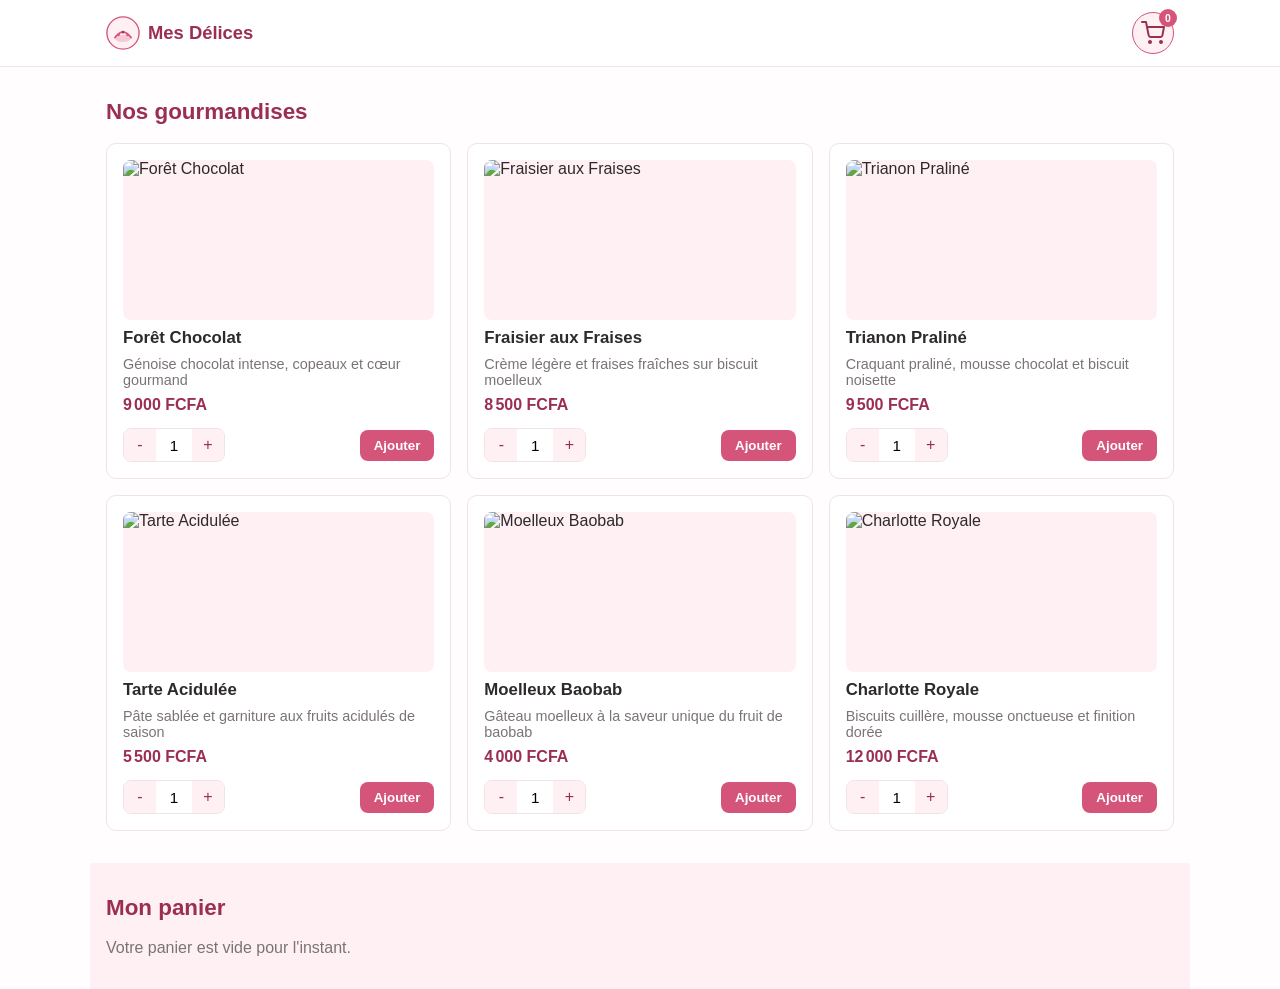
==== basique/index.html @ d065e55a "Add files via upload" ====
<!DOCTYPE html>
<html lang="fr">
<head>
<meta charset="UTF-8"/>
<meta name="viewport" content="width=device-width, initial-scale=1.0"/>
<title>Mes Délices</title>
<link rel="stylesheet" href="style.css"/>
</head>
<body>

<header class="top-bar">
  <div class="top-bar-inner">
    <div class="brand">
      <img src="logo.svg" alt="Mes Délices" class="brand-logo"/>
      <span class="brand-name">Mes Délices</span>
    </div>
    <button class="cart-btn" id="cartBtn" aria-label="Voir le panier">
      <svg viewBox="0 0 24 24" width="24" height="24" fill="none" stroke="currentColor" stroke-width="2" stroke-linecap="round" stroke-linejoin="round">
        <circle cx="9" cy="21" r="1"/><circle cx="20" cy="21" r="1"/>
        <path d="M1 1h4l2.68 13.39a2 2 0 0 0 2 1.61h9.72a2 2 0 0 0 2-1.61L23 6H6"/>
      </svg>
      <span class="cart-count" id="cartCount">0</span>
    </button>
  </div>
</header>

<main>

  <section class="products-section" id="produits">
    <h1 class="section-title">Nos gourmandises</h1>
    <div class="products-grid" id="productsGrid"></div>
  </section>

  <section class="cart-section" id="panier">
    <h2 class="section-title">Mon panier</h2>
    <div id="cartEmpty" class="cart-empty">Votre panier est vide pour l'instant.</div>
    <div id="cartList" class="cart-list"></div>
    <div class="cart-total-row" id="cartTotalRow" style="display:none;">
      <span>Total</span>
      <strong id="cartTotal">0 FCFA</strong>
    </div>
    <button class="btn-primary" id="validateCartBtn" style="display:none;">Valider mon panier</button>
  </section>

  <section class="order-section" id="commande" style="display:none;">
    <h2 class="section-title">Finaliser ma commande</h2>

    <form id="orderForm" class="order-form" novalidate>
      <div class="form-row">
        <div class="form-group">
          <label for="cmdNom">Nom <span>*</span></label>
          <input type="text" id="cmdNom" placeholder="Ex: Kouassi" required/>
        </div>
        <div class="form-group">
          <label for="cmdPrenoms">Prénoms <span>*</span></label>
          <input type="text" id="cmdPrenoms" placeholder="Ex: Aya Grace" required/>
        </div>
      </div>
      <div class="form-row">
        <div class="form-group">
          <label for="cmdEmail">Email <span>*</span></label>
          <input type="email" id="cmdEmail" placeholder="exemple@email.com" required/>
        </div>
        <div class="form-group">
          <label for="cmdTel">Téléphone <span>*</span></label>
          <input type="tel" id="cmdTel" placeholder="Ex: 0700000000" maxlength="10" inputmode="numeric" required oninput="this.value=this.value.replace(/[^0-9]/g,'').slice(0,10)"/>
        </div>
      </div>
      <div class="form-group">
        <label for="cmdAdresse">Adresse de livraison <span>*</span></label>
        <textarea id="cmdAdresse" rows="2" placeholder="Quartier, ville, indications..." required></textarea>
      </div>
      <div class="form-group">
        <label for="cmdDate">Date de livraison souhaitée</label>
        <input type="date" id="cmdDate"/>
      </div>

      <button type="submit" class="btn-primary">Confirmer ma commande</button>
    </form>

    <div id="orderConfirm" class="order-confirm" style="display:none;">
      <h3>Commande confirmée ✓</h3>
      <p>Merci <strong id="confirmClient"></strong>, votre commande a bien été enregistrée.</p>
      <p>Nous vous contactons au <strong id="confirmTel"></strong> pour organiser la livraison.</p>
    </div>

    <div id="orderToast" class="toast" style="display:none;"></div>
  </section>

</main>

<script src="script.js"></script>
</body>
</html>
---- basique/style.css ----
:root {
  --pink: #D4547A;
  --pink-dark: #9B2F52;
  --pink-light: #FFF0F3;
  --text: #2E2A2C;
  --text-light: #7A7378;
  --bg: #FFFDFD;
  --border: #EFE3E7;
  --radius: 10px;
}

* { box-sizing: border-box; }

body {
  margin: 0;
  font-family: -apple-system, BlinkMacSystemFont, "Segoe UI", Roboto, Arial, sans-serif;
  background: var(--bg);
  color: var(--text);
}

h1, h2, h3 { margin: 0; }

/* ---------- Bandeau ---------- */
.top-bar {
  position: sticky;
  top: 0;
  z-index: 10;
  background: #fff;
  border-bottom: 1px solid var(--border);
}
.top-bar-inner {
  max-width: 1100px;
  margin: 0 auto;
  padding: 12px 16px;
  display: flex;
  align-items: center;
  justify-content: space-between;
}
.brand { display: flex; align-items: center; gap: 8px; }
.brand-logo { width: 34px; height: 34px; }
.brand-name { font-size: 1.15rem; font-weight: 700; color: var(--pink-dark); }

.cart-btn {
  position: relative;
  background: var(--pink-light);
  border: 1px solid var(--pink);
  color: var(--pink-dark);
  border-radius: 50%;
  width: 42px;
  height: 42px;
  display: flex;
  align-items: center;
  justify-content: center;
  cursor: pointer;
}
.cart-count {
  position: absolute;
  top: -4px;
  right: -4px;
  background: var(--pink);
  color: #fff;
  font-size: 0.65rem;
  font-weight: 700;
  min-width: 18px;
  height: 18px;
  border-radius: 50%;
  display: flex;
  align-items: center;
  justify-content: center;
  padding: 0 3px;
}

/* ---------- Sections génériques ---------- */
section {
  max-width: 1100px;
  margin: 0 auto;
  padding: 32px 16px;
}
.section-title {
  font-size: 1.4rem;
  font-weight: 700;
  margin-bottom: 18px;
  color: var(--pink-dark);
}

/* ---------- Produits ---------- */
.products-grid {
  display: grid;
  grid-template-columns: 1fr;
  gap: 16px;
}
.product-card {
  background: #fff;
  border: 1px solid var(--border);
  border-radius: var(--radius);
  padding: 16px;
  display: flex;
  flex-direction: column;
  gap: 8px;
}
.product-image {
  width: 100%;
  height: 160px;
  object-fit: cover;
  border-radius: 8px;
  background: var(--pink-light);
}

.product-name { font-weight: 700; font-size: 1.05rem; }
.product-desc { color: var(--text-light); font-size: 0.9rem; }
.product-price { font-weight: 700; color: var(--pink-dark); }

.product-actions {
  display: flex;
  align-items: center;
  justify-content: space-between;
  gap: 10px;
  margin-top: 6px;
}
.qty-control {
  display: flex;
  align-items: center;
  border: 1px solid var(--border);
  border-radius: 8px;
  overflow: hidden;
}
.qty-control button {
  background: var(--pink-light);
  border: none;
  width: 32px;
  height: 32px;
  font-size: 1rem;
  cursor: pointer;
  color: var(--pink-dark);
}
.qty-control input {
  width: 36px;
  text-align: center;
  border: none;
  font-size: 0.95rem;
}
.add-btn {
  background: var(--pink);
  color: #fff;
  border: none;
  border-radius: 8px;
  padding: 8px 14px;
  font-weight: 600;
  cursor: pointer;
  white-space: nowrap;
}
.add-btn:active { background: var(--pink-dark); }

/* ---------- Panier ---------- */
.cart-section { background: var(--pink-light); }
.cart-empty { color: var(--text-light); }
.cart-list { display: flex; flex-direction: column; gap: 10px; }
.cart-item {
  background: #fff;
  border-radius: var(--radius);
  padding: 12px;
  display: flex;
  justify-content: space-between;
  align-items: center;
  gap: 10px;
}
.cart-item-info { font-size: 0.95rem; }
.cart-item-name { font-weight: 600; }
.cart-item-sub { color: var(--text-light); font-size: 0.85rem; }
.remove-btn {
  background: none;
  border: none;
  color: var(--pink-dark);
  font-size: 1.1rem;
  cursor: pointer;
  padding: 4px 8px;
}
.cart-total-row {
  display: flex;
  justify-content: space-between;
  font-size: 1.1rem;
  margin: 18px 0 14px;
  padding-top: 12px;
  border-top: 1px solid var(--border);
}

/* ---------- Formulaire commande ---------- */
.order-form { display: flex; flex-direction: column; gap: 14px; }
.form-row { display: flex; flex-direction: column; gap: 14px; }
.form-group { display: flex; flex-direction: column; gap: 6px; }
.form-group label { font-size: 0.85rem; font-weight: 600; }
.form-group label span { color: var(--pink); }
.form-group input,
.form-group textarea {
  border: 1px solid var(--border);
  border-radius: 8px;
  padding: 10px 12px;
  font-size: 0.95rem;
  font-family: inherit;
  background: var(--pink-light);
}
.form-group input:focus,
.form-group textarea:focus {
  outline: 2px solid var(--pink);
  outline-offset: 1px;
}

.btn-primary {
  background: var(--pink);
  color: #fff;
  border: none;
  border-radius: 8px;
  padding: 13px 20px;
  font-size: 1rem;
  font-weight: 700;
  cursor: pointer;
  width: 100%;
}
.btn-primary:active { background: var(--pink-dark); }

.order-confirm {
  background: var(--pink-light);
  border: 1px solid var(--pink);
  border-radius: var(--radius);
  padding: 18px;
  margin-top: 16px;
}
.order-confirm h3 { color: var(--pink-dark); margin-bottom: 8px; }

.toast {
  margin-top: 12px;
  background: var(--pink-dark);
  color: #fff;
  padding: 10px 14px;
  border-radius: 8px;
  font-size: 0.9rem;
}

/* ---------- Responsive : tablette / desktop ---------- */
@media (min-width: 640px) {
  .products-grid { grid-template-columns: 1fr 1fr; }
  .form-row { flex-direction: row; }
  .form-row .form-group { flex: 1; }
  .btn-primary { width: auto; }
}

@media (min-width: 960px) {
  .products-grid { grid-template-columns: repeat(3, 1fr); }
}
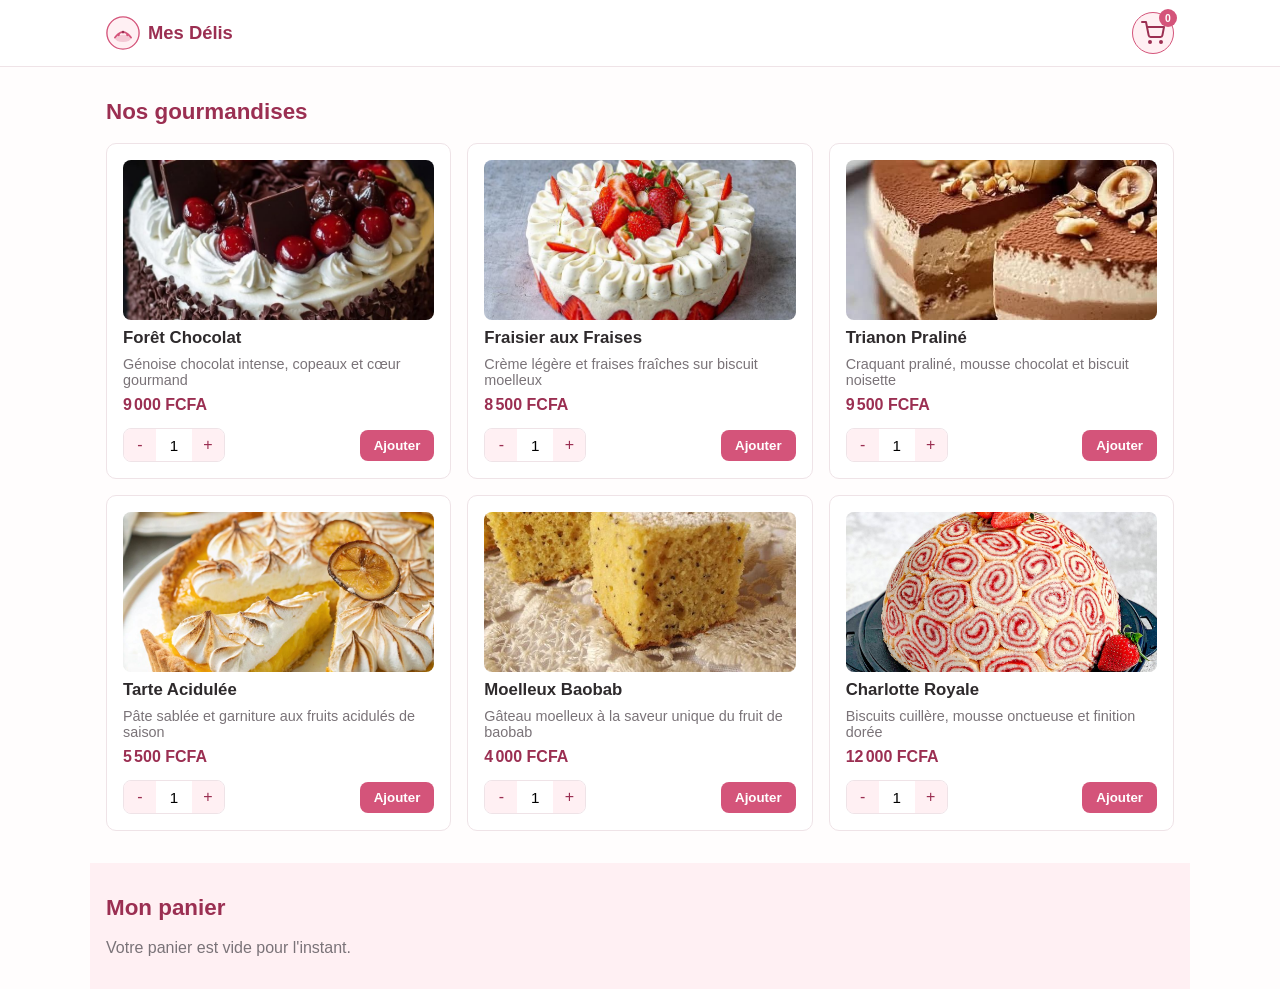
==== commit fdea9fc1: "update index.html" ====
--- a/basique/index.html
+++ b/basique/index.html
@@ -12,7 +12,7 @@
   <div class="top-bar-inner">
     <div class="brand">
       <img src="logo.svg" alt="Mes Délices" class="brand-logo"/>
-      <span class="brand-name">Mes Délices</span>
+      <span class="brand-name">Mes Délis</span>
     </div>
     <button class="cart-btn" id="cartBtn" aria-label="Voir le panier">
       <svg viewBox="0 0 24 24" width="24" height="24" fill="none" stroke="currentColor" stroke-width="2" stroke-linecap="round" stroke-linejoin="round">
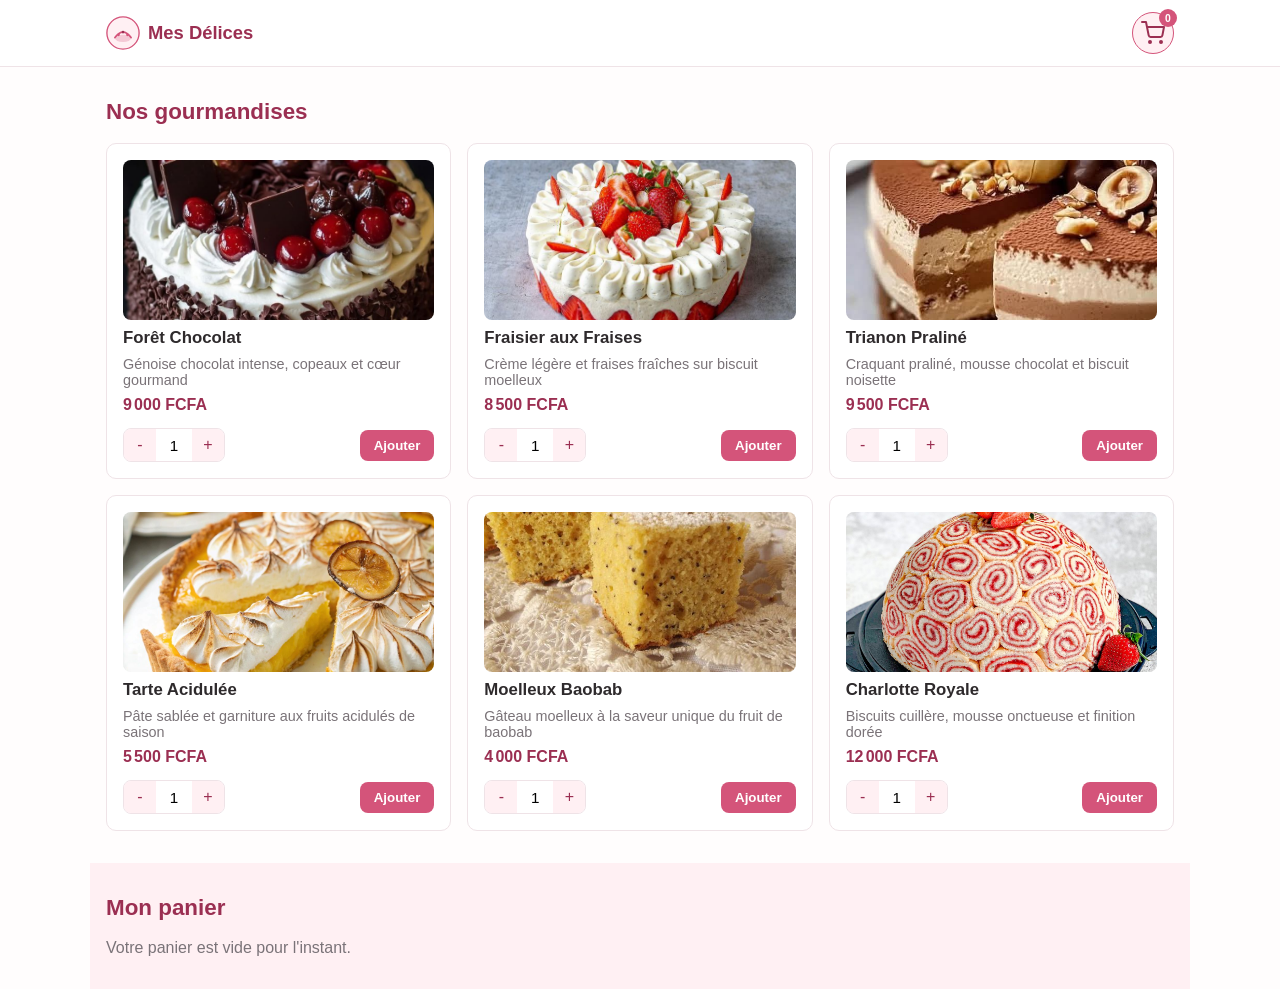
==== commit 7699f0d2: "update" ====
--- a/basique/index.html
+++ b/basique/index.html
@@ -12,7 +12,7 @@
   <div class="top-bar-inner">
     <div class="brand">
       <img src="logo.svg" alt="Mes Délices" class="brand-logo"/>
-      <span class="brand-name">Mes Délis</span>
+      <span class="brand-name">Mes Délices</span>
     </div>
     <button class="cart-btn" id="cartBtn" aria-label="Voir le panier">
       <svg viewBox="0 0 24 24" width="24" height="24" fill="none" stroke="currentColor" stroke-width="2" stroke-linecap="round" stroke-linejoin="round">
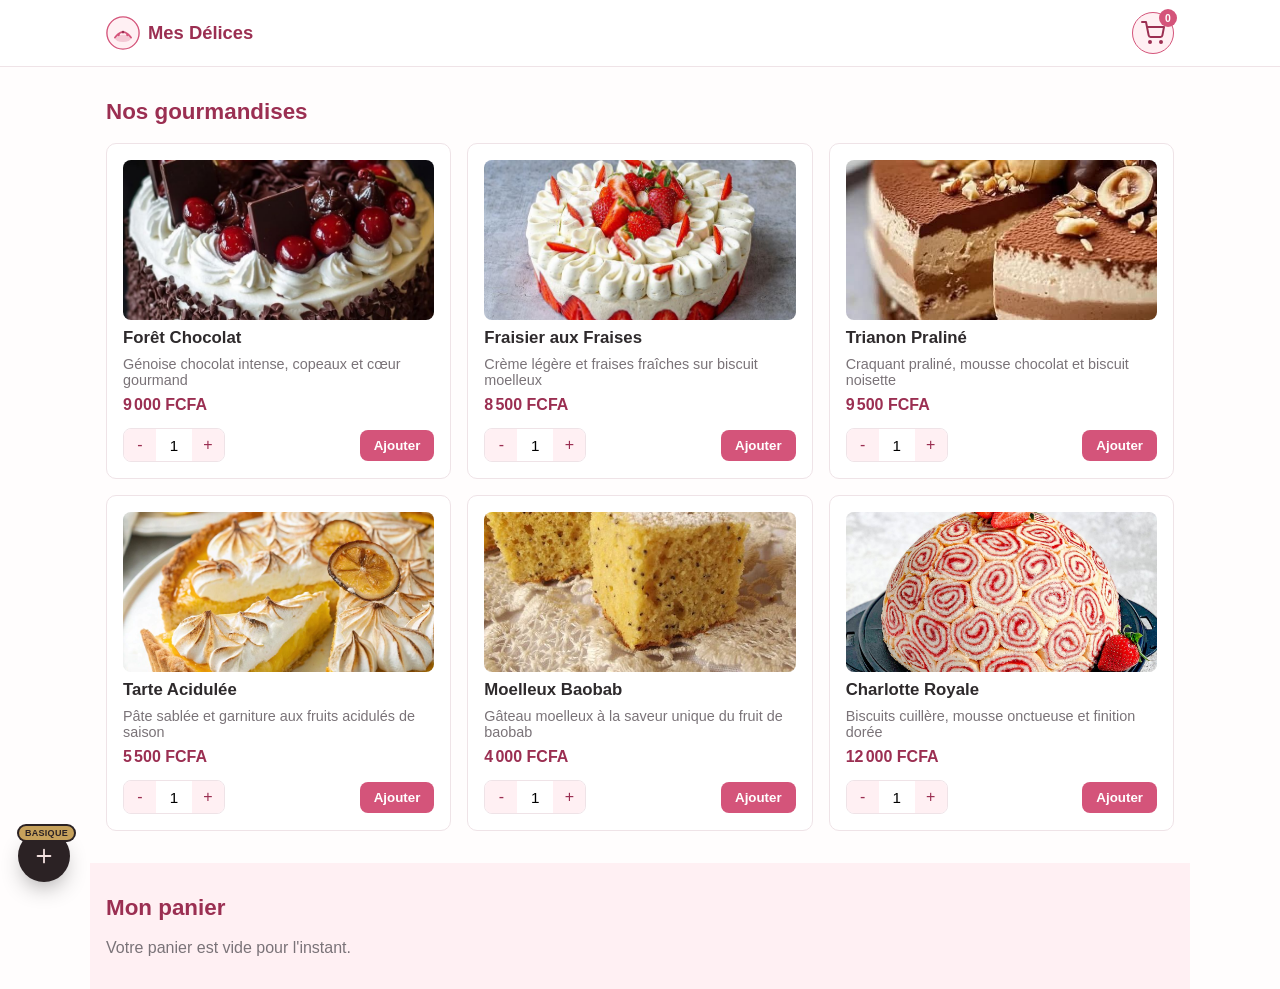
==== commit ca9fa484: "tier js added" ====
--- a/basique/index.html
+++ b/basique/index.html
@@ -88,7 +88,9 @@
   </section>
 
 </main>
-
+<script type="text/javascript" charset="utf-8" src="../tiers.js">
+  
+</script>
 <script src="script.js"></script>
 </body>
 </html>
